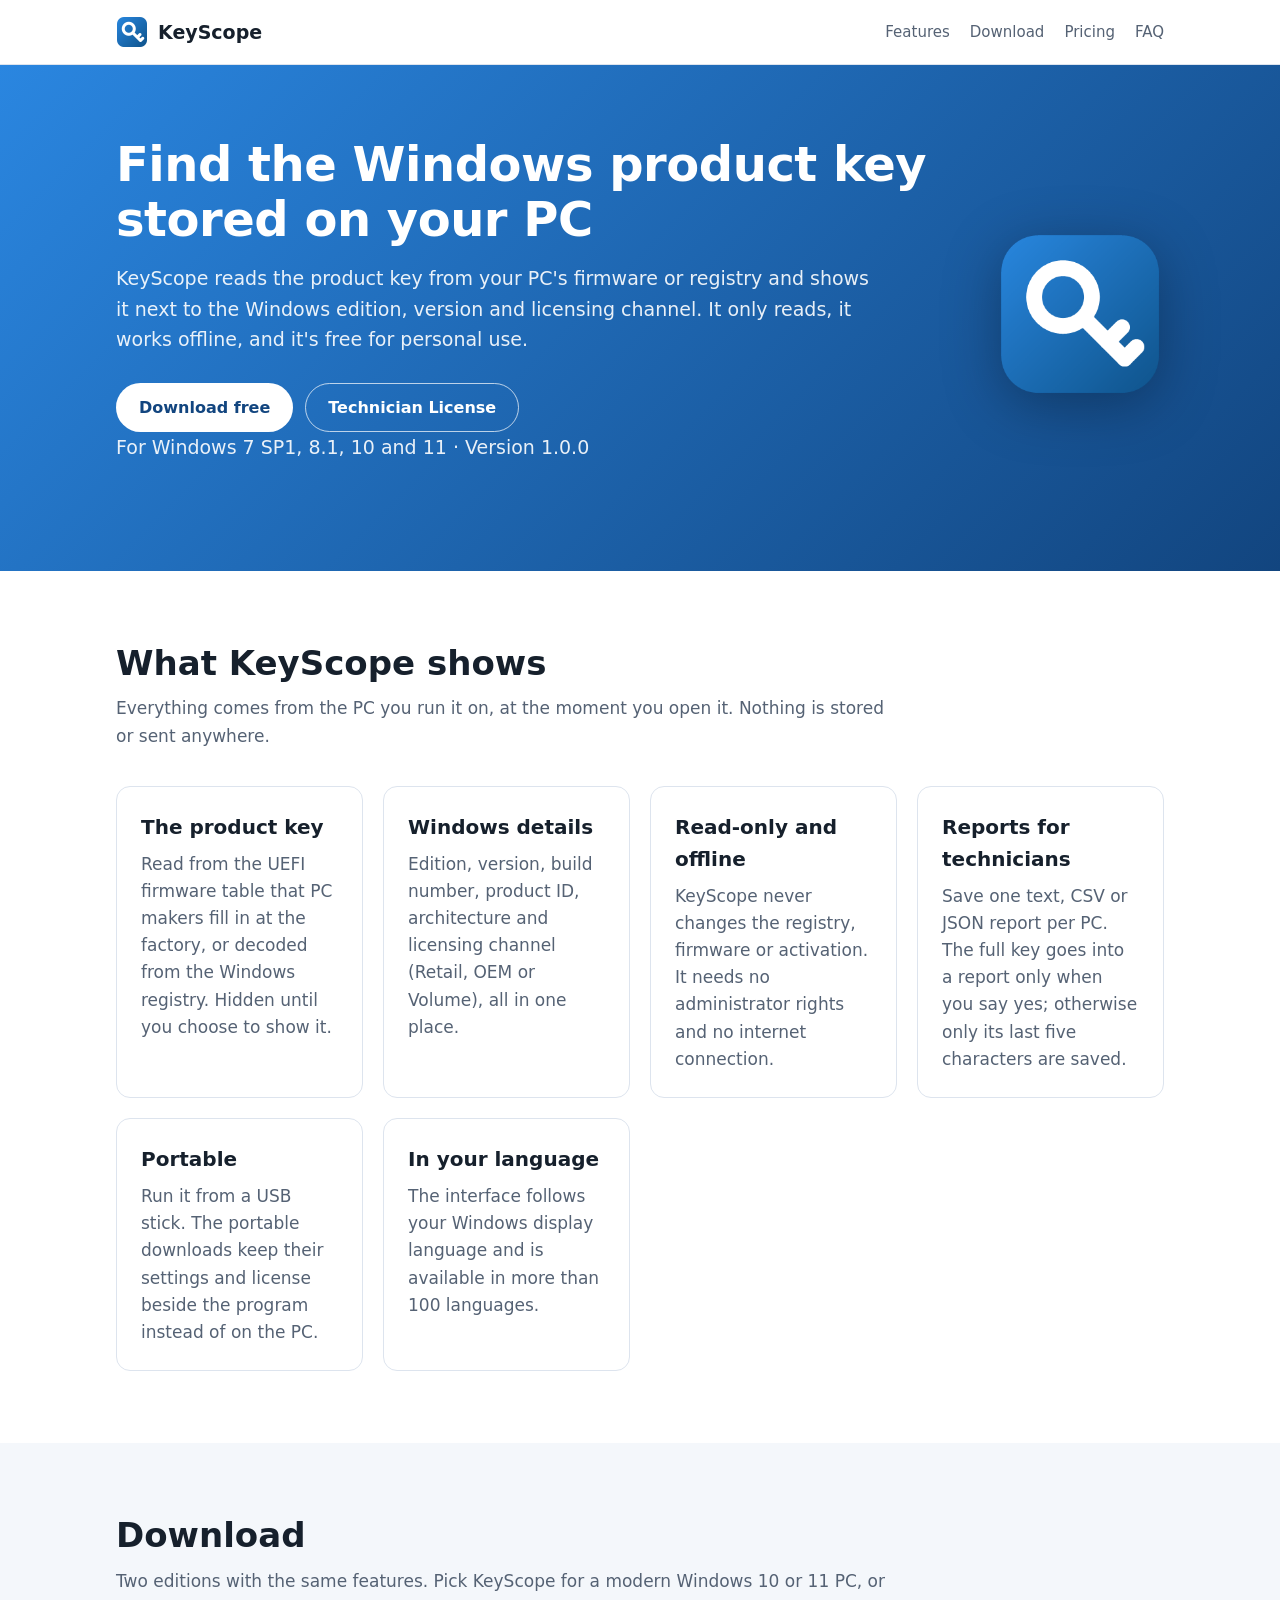
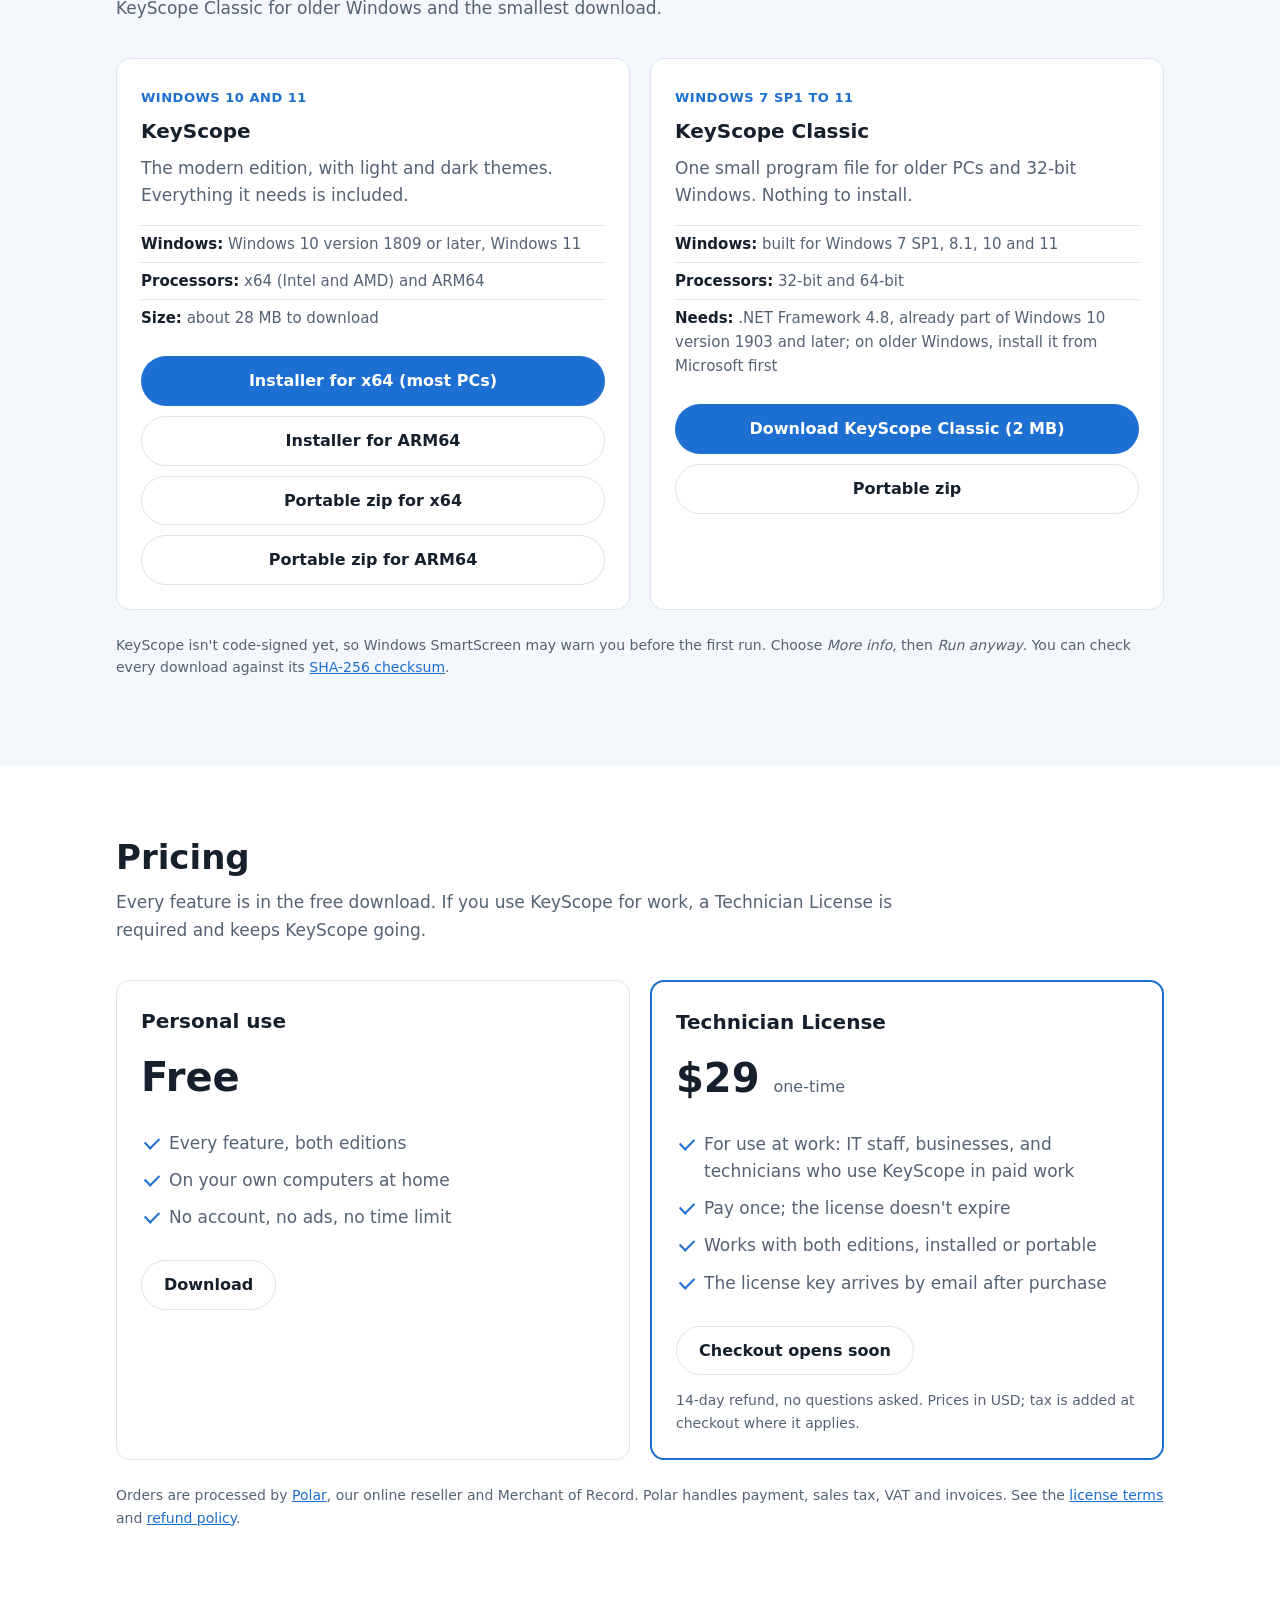
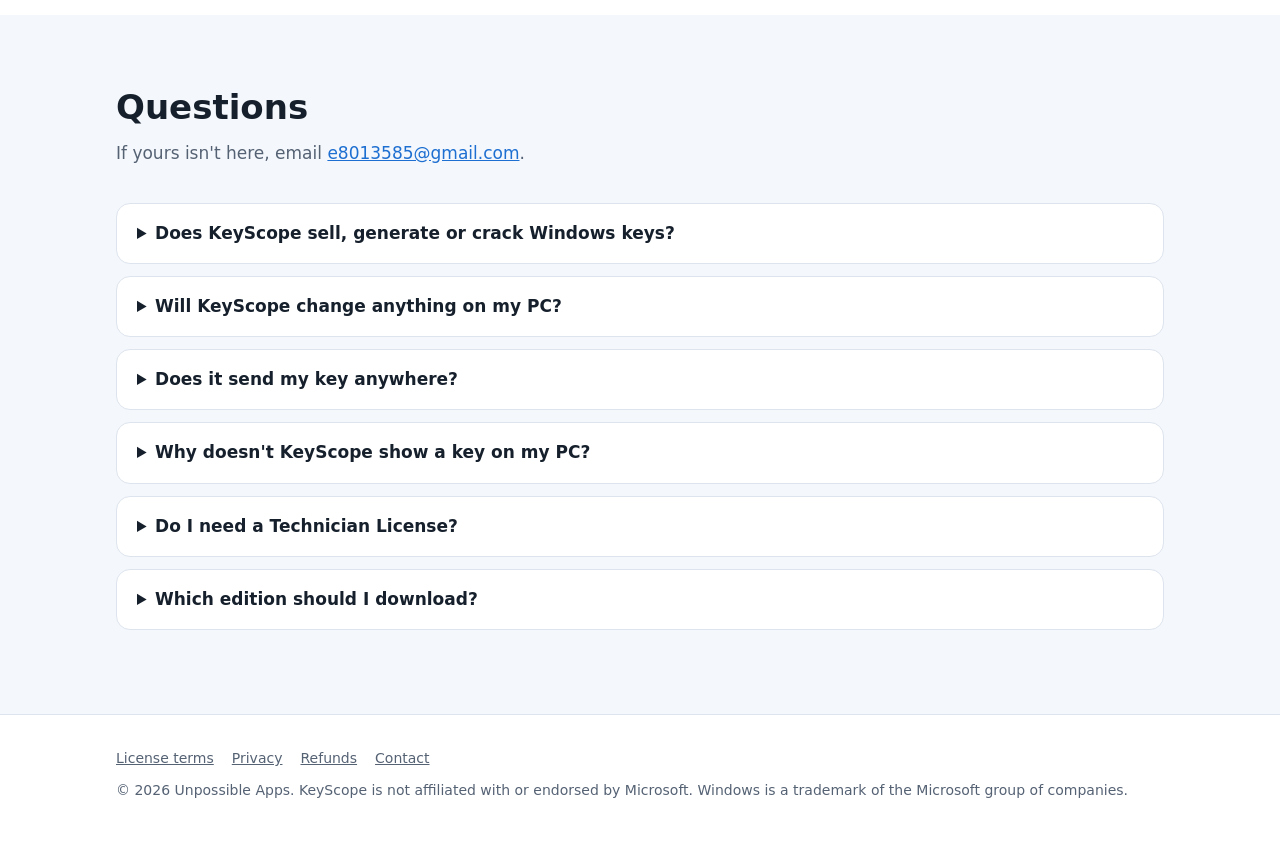
==== index.html @ e7e69b3b "Add the KeyScope website Home page with downloads and pricing, plus license terms, privacy and refun" ====
<!doctype html>
<html lang="en">
<head>
  <meta charset="utf-8">
  <meta name="viewport" content="width=device-width, initial-scale=1">
  <title>KeyScope – Windows License &amp; System Insights</title>
  <meta name="description" content="KeyScope shows the Windows product key stored on your PC, plus the Windows edition, version and licensing channel. Read-only, offline, and free for personal use.">
  <link rel="icon" href="favicon.ico">
  <link rel="stylesheet" href="assets/style.css">
</head>
<body>

<header class="site-header">
  <div class="wrap">
    <a class="brand" href="./"><img src="assets/logo.png" alt="" width="32" height="32">KeyScope</a>
    <nav class="site-nav" aria-label="Main">
      <a href="#features">Features</a>
      <a href="#download">Download</a>
      <a href="#pricing">Pricing</a>
      <a href="#faq">FAQ</a>
    </nav>
  </div>
</header>

<main>

<div class="hero">
  <div class="wrap">
    <div>
      <h1>Find the Windows product key stored on your PC</h1>
      <p>KeyScope reads the product key from your PC's firmware or registry and shows it next to the Windows edition, version and licensing channel. It only reads, it works offline, and it's free for personal use.</p>
      <div class="actions">
        <a class="btn btn-light" href="#download">Download free</a>
        <a class="btn btn-outline" href="#pricing">Technician License</a>
      </div>
      <p class="hero-note">For Windows 7 SP1, 8.1, 10 and 11 · Version 1.0.0</p>
    </div>
    <img class="hero-logo" src="assets/logo.png" alt="KeyScope logo" width="168" height="168">
  </div>
</div>

<section id="features">
  <div class="wrap">
    <h2>What KeyScope shows</h2>
    <p class="lead">Everything comes from the PC you run it on, at the moment you open it. Nothing is stored or sent anywhere.</p>
    <div class="grid">
      <div class="card">
        <h3>The product key</h3>
        <p>Read from the UEFI firmware table that PC makers fill in at the factory, or decoded from the Windows registry. Hidden until you choose to show it.</p>
      </div>
      <div class="card">
        <h3>Windows details</h3>
        <p>Edition, version, build number, product ID, architecture and licensing channel (Retail, OEM or Volume), all in one place.</p>
      </div>
      <div class="card">
        <h3>Read-only and offline</h3>
        <p>KeyScope never changes the registry, firmware or activation. It needs no administrator rights and no internet connection.</p>
      </div>
      <div class="card">
        <h3>Reports for technicians</h3>
        <p>Save one text, CSV or JSON report per PC. The full key goes into a report only when you say yes; otherwise only its last five characters are saved.</p>
      </div>
      <div class="card">
        <h3>Portable</h3>
        <p>Run it from a USB stick. The portable downloads keep their settings and license beside the program instead of on the PC.</p>
      </div>
      <div class="card">
        <h3>In your language</h3>
        <p>The interface follows your Windows display language and is available in more than 100 languages.</p>
      </div>
    </div>
  </div>
</section>

<section id="download" class="soft">
  <div class="wrap">
    <h2>Download</h2>
    <p class="lead">Two editions with the same features. Pick KeyScope for a modern Windows 10 or 11 PC, or KeyScope Classic for older Windows and the smallest download.</p>
    <div class="grid grid-2">
      <div class="card">
        <span class="tag">Windows 10 and 11</span>
        <h3>KeyScope</h3>
        <p>The modern edition, with light and dark themes. Everything it needs is included.</p>
        <ul class="specs">
          <li><strong>Windows:</strong> Windows 10 version 1809 or later, Windows 11</li>
          <li><strong>Processors:</strong> x64 (Intel and AMD) and ARM64</li>
          <li><strong>Size:</strong> about 28 MB to download</li>
        </ul>
        <div class="downloads">
          <a class="btn btn-accent" href="https://github.com/e8013585/keyscope/releases/download/v1.0.0/KeyScope-1.0.0-setup-x64.exe">Installer for x64 (most PCs)</a>
          <a class="btn btn-ghost" href="https://github.com/e8013585/keyscope/releases/download/v1.0.0/KeyScope-1.0.0-setup-arm64.exe">Installer for ARM64</a>
          <a class="btn btn-ghost" href="https://github.com/e8013585/keyscope/releases/download/v1.0.0/KeyScope-1.0.0-portable-x64.zip">Portable zip for x64</a>
          <a class="btn btn-ghost" href="https://github.com/e8013585/keyscope/releases/download/v1.0.0/KeyScope-1.0.0-portable-arm64.zip">Portable zip for ARM64</a>
        </div>
      </div>
      <div class="card">
        <span class="tag">Windows 7 SP1 to 11</span>
        <h3>KeyScope Classic</h3>
        <p>One small program file for older PCs and 32-bit Windows. Nothing to install.</p>
        <ul class="specs">
          <li><strong>Windows:</strong> built for Windows 7 SP1, 8.1, 10 and 11</li>
          <li><strong>Processors:</strong> 32-bit and 64-bit</li>
          <li><strong>Needs:</strong> .NET Framework 4.8, already part of Windows 10 version 1903 and later; on older Windows, install it from Microsoft first</li>
        </ul>
        <div class="downloads">
          <a class="btn btn-accent" href="https://github.com/e8013585/keyscope/releases/download/v1.0.0/KeyScopeClassic-1.0.0.exe">Download KeyScope Classic (2 MB)</a>
          <a class="btn btn-ghost" href="https://github.com/e8013585/keyscope/releases/download/v1.0.0/KeyScopeClassic-1.0.0-portable.zip">Portable zip</a>
        </div>
      </div>
    </div>
    <p class="fine" style="margin-top:24px">KeyScope isn't code-signed yet, so Windows SmartScreen may warn you before the first run. Choose <em>More info</em>, then <em>Run anyway</em>. You can check every download against its <a href="https://github.com/e8013585/keyscope/releases/download/v1.0.0/SHA256SUMS.txt">SHA-256 checksum</a>.</p>
  </div>
</section>

<section id="pricing">
  <div class="wrap">
    <h2>Pricing</h2>
    <p class="lead">Every feature is in the free download. If you use KeyScope for work, a Technician License is required and keeps KeyScope going.</p>
    <div class="grid grid-2">
      <div class="card">
        <h3>Personal use</h3>
        <div class="price">Free</div>
        <ul class="checklist">
          <li>Every feature, both editions</li>
          <li>On your own computers at home</li>
          <li>No account, no ads, no time limit</li>
        </ul>
        <a class="btn btn-ghost" href="#download">Download</a>
      </div>
      <div class="card featured">
        <h3>Technician License</h3>
        <div class="price">$29 <small>one-time</small></div>
        <ul class="checklist">
          <li>For use at work: IT staff, businesses, and technicians who use KeyScope in paid work</li>
          <li>Pay once; the license doesn't expire</li>
          <li>Works with both editions, installed or portable</li>
          <li>The license key arrives by email after purchase</li>
        </ul>
        <span class="btn btn-ghost" aria-disabled="true">Checkout opens soon</span>
        <p class="fine" style="margin-top:14px">14-day refund, no questions asked. Prices in USD; tax is added at checkout where it applies.</p>
      </div>
    </div>
    <p class="fine" style="margin-top:24px">Orders are processed by <a href="https://polar.sh">Polar</a>, our online reseller and Merchant of Record. Polar handles payment, sales tax, VAT and invoices. See the <a href="terms.html">license terms</a> and <a href="refunds.html">refund policy</a>.</p>
  </div>
</section>

<section id="faq" class="soft">
  <div class="wrap faq">
    <h2>Questions</h2>
    <p class="lead">If yours isn't here, email <a href="mailto:e8013585@gmail.com">e8013585@gmail.com</a>.</p>

    <details>
      <summary>Does KeyScope sell, generate or crack Windows keys?</summary>
      <p>No. KeyScope only shows a key that is already stored on the PC you run it on. It doesn't create keys, sell them, or bypass activation, and a Technician License doesn't include a Windows license.</p>
    </details>
    <details>
      <summary>Will KeyScope change anything on my PC?</summary>
      <p>No. It only reads. It never writes to the registry or firmware and never touches Windows activation. It doesn't need administrator rights.</p>
    </details>
    <details>
      <summary>Does it send my key anywhere?</summary>
      <p>No. Reading your PC's information happens entirely offline. The only time KeyScope goes online is when you activate, check or deactivate a Technician License, and then it sends only that license key and a random label for the installation. See the <a href="privacy.html">privacy policy</a>.</p>
    </details>
    <details>
      <summary>Why doesn't KeyScope show a key on my PC?</summary>
      <p>Many PCs don't store a personal key. Windows that was upgraded or activated with a digital license often holds only a generic key, which is the same for everyone and identifies no purchase. KeyScope tells you when that's the case instead of guessing.</p>
    </details>
    <details>
      <summary>Do I need a Technician License?</summary>
      <p>Only if you use KeyScope for work: for an employer, in a business, or as part of paid services such as setting up or repairing other people's computers. Personal use at home is free.</p>
    </details>
    <details>
      <summary>Which edition should I download?</summary>
      <p>On Windows 10 version 1809 or later and Windows 11, use KeyScope. On Windows 7 SP1 or 8.1, on 32-bit Windows, or if you want a single 2 MB file, use KeyScope Classic.</p>
    </details>
  </div>
</section>

</main>

<footer class="site-footer">
  <div class="wrap">
    <nav aria-label="Legal">
      <a href="terms.html">License terms</a>
      <a href="privacy.html">Privacy</a>
      <a href="refunds.html">Refunds</a>
      <a href="mailto:e8013585@gmail.com">Contact</a>
    </nav>
    <p>© 2026 Unpossible Apps. KeyScope is not affiliated with or endorsed by Microsoft. Windows is a trademark of the Microsoft group of companies.</p>
  </div>
</footer>

</body>
</html>
---- assets/style.css ----
/* KeyScope website. Plain CSS, no external resources. */

:root {
  --bg: #ffffff;
  --bg-soft: #f4f7fb;
  --surface: #ffffff;
  --text: #16202c;
  --text-muted: #556274;
  --border: #dde4ee;
  --accent: #1d6fd1;
  --accent-strong: #1559ad;
  --accent-text: #ffffff;
  --hero-from: #2a86e0;
  --hero-to: #12457f;
  --code-bg: #eef2f7;
  --radius: 14px;
  --max: 1080px;
  color-scheme: light;
}

@media (prefers-color-scheme: dark) {
  :root {
    --bg: #0f1621;
    --bg-soft: #141d2a;
    --surface: #182233;
    --text: #e8eef6;
    --text-muted: #a3b0c2;
    --border: #2a374b;
    --accent: #4a9af0;
    --accent-strong: #6dafff;
    --accent-text: #08121f;
    --hero-from: #1d5fa6;
    --hero-to: #0b2a4f;
    --code-bg: #1f2b3e;
    color-scheme: dark;
  }
}

* { box-sizing: border-box; }

html { scroll-behavior: smooth; }

body {
  margin: 0;
  background: var(--bg);
  color: var(--text);
  font-family: "Segoe UI Variable Text", "Segoe UI", system-ui, -apple-system, Roboto, "Helvetica Neue", Arial, sans-serif;
  font-size: 17px;
  line-height: 1.6;
  -webkit-font-smoothing: antialiased;
}

a { color: var(--accent); }
a:hover { color: var(--accent-strong); }

.wrap {
  width: 100%;
  max-width: var(--max);
  margin: 0 auto;
  padding: 0 16px;
}

/* ---- Header ---------------------------------------------------------------- */

.site-header {
  border-bottom: 1px solid var(--border);
  background: var(--bg);
}

.site-header .wrap {
  display: flex;
  align-items: center;
  justify-content: space-between;
  gap: 16px;
  min-height: 64px;
  flex-wrap: wrap;
}

.brand {
  display: inline-flex;
  align-items: center;
  gap: 10px;
  color: var(--text);
  text-decoration: none;
  font-weight: 600;
  font-size: 19px;
}

.brand img { width: 32px; height: 32px; }

.site-nav { display: flex; gap: 20px; flex-wrap: wrap; }
.site-nav a { color: var(--text-muted); text-decoration: none; font-size: 15px; }
.site-nav a:hover { color: var(--text); }

/* ---- Hero ------------------------------------------------------------------ */

.hero {
  background: linear-gradient(135deg, var(--hero-from), var(--hero-to));
  color: #ffffff;
  padding: 72px 0 80px;
}

.hero .wrap {
  display: grid;
  grid-template-columns: 1fr auto;
  gap: 40px;
  align-items: center;
}

.hero h1 {
  font-size: clamp(32px, 5vw, 48px);
  line-height: 1.15;
  margin: 0 0 16px;
  font-weight: 650;
  letter-spacing: -0.01em;
}

.hero p { font-size: 19px; margin: 0 0 28px; max-width: 40em; color: rgba(255, 255, 255, 0.9); }

.hero-logo { width: 168px; height: 168px; filter: drop-shadow(0 12px 28px rgba(0, 0, 0, 0.3)); }

.actions { display: flex; gap: 12px; flex-wrap: wrap; }

.btn {
  display: inline-block;
  padding: 11px 22px;
  border-radius: 999px;
  font-weight: 600;
  font-size: 16px;
  text-decoration: none;
  border: 1px solid transparent;
}

.btn-light { background: #ffffff; color: #12457f; }
.btn-light:hover { background: #e8f1fc; color: #12457f; }
.btn-outline { border-color: rgba(255, 255, 255, 0.7); color: #ffffff; }
.btn-outline:hover { background: rgba(255, 255, 255, 0.12); color: #ffffff; }
.btn-accent { background: var(--accent); color: var(--accent-text); }
.btn-accent:hover { background: var(--accent-strong); color: var(--accent-text); }
.btn-ghost { border-color: var(--border); color: var(--text); background: var(--surface); }
.btn-ghost:hover { border-color: var(--accent); color: var(--text); }

.hero-note { margin-top: 18px; font-size: 14px; color: rgba(255, 255, 255, 0.8); }

/* ---- Sections -------------------------------------------------------------- */

section { padding: 72px 0; }
section.soft { background: var(--bg-soft); }

h2 { font-size: clamp(26px, 3.4vw, 34px); line-height: 1.2; margin: 0 0 12px; font-weight: 650; }
h3 { font-size: 20px; margin: 0 0 8px; font-weight: 600; }

.lead { color: var(--text-muted); max-width: 46em; margin: 0 0 36px; }

.grid {
  display: grid;
  gap: 20px;
  grid-template-columns: repeat(auto-fit, minmax(240px, 1fr));
}

.grid-2 { grid-template-columns: repeat(auto-fit, minmax(320px, 1fr)); }

.card {
  background: var(--surface);
  border: 1px solid var(--border);
  border-radius: var(--radius);
  padding: 24px;
}

.card p { margin: 0; color: var(--text-muted); }

.card .tag {
  display: inline-block;
  font-size: 13px;
  font-weight: 600;
  color: var(--accent);
  margin-bottom: 6px;
  text-transform: uppercase;
  letter-spacing: 0.04em;
}

.specs { margin: 16px 0 20px; padding: 0; list-style: none; }
.specs li { padding: 6px 0; border-top: 1px solid var(--border); color: var(--text-muted); font-size: 15px; }
.specs li strong { color: var(--text); font-weight: 600; }

.downloads { display: flex; flex-direction: column; gap: 10px; }
.downloads a { text-align: center; }

.fine { font-size: 14px; color: var(--text-muted); }

/* ---- Pricing --------------------------------------------------------------- */

.price { font-size: 40px; font-weight: 700; margin: 4px 0 2px; }
.price small { font-size: 16px; font-weight: 500; color: var(--text-muted); }

.checklist { list-style: none; padding: 0; margin: 16px 0 24px; }
.checklist li { padding: 5px 0 5px 28px; position: relative; color: var(--text-muted); }
.checklist li::before {
  content: "";
  position: absolute;
  left: 4px;
  top: 12px;
  width: 12px;
  height: 7px;
  border-left: 2px solid var(--accent);
  border-bottom: 2px solid var(--accent);
  transform: rotate(-45deg);
}

.card.featured { border: 2px solid var(--accent); }

/* ---- FAQ ------------------------------------------------------------------- */

.faq details {
  border: 1px solid var(--border);
  border-radius: var(--radius);
  background: var(--surface);
  padding: 16px 20px;
  margin-bottom: 12px;
}

.faq summary { cursor: pointer; font-weight: 600; }
.faq details p { margin: 12px 0 0; color: var(--text-muted); }

/* ---- Legal pages ----------------------------------------------------------- */

.doc { padding: 56px 0 72px; }
.doc .wrap { max-width: 760px; }
.doc h1 { font-size: clamp(30px, 4vw, 40px); margin: 0 0 6px; line-height: 1.2; }
.doc h2 { font-size: 22px; margin: 36px 0 8px; }
.doc .updated { color: var(--text-muted); margin: 0 0 28px; }
.doc li { margin-bottom: 6px; }

code { background: var(--code-bg); padding: 1px 6px; border-radius: 6px; font-size: 0.92em; }

/* ---- Footer ---------------------------------------------------------------- */

.site-footer {
  border-top: 1px solid var(--border);
  padding: 32px 0 40px;
  font-size: 14px;
  color: var(--text-muted);
}

.site-footer .wrap { display: flex; flex-direction: column; gap: 10px; }
.site-footer nav { display: flex; gap: 18px; flex-wrap: wrap; }
.site-footer nav a { color: var(--text-muted); }
.site-footer p { margin: 0; }

/* ---- Small screens --------------------------------------------------------- */

@media (max-width: 720px) {
  body { font-size: 16px; }
  .hero { padding: 48px 0 56px; }
  .hero .wrap { grid-template-columns: 1fr; }
  .hero-logo { width: 96px; height: 96px; order: -1; }
  section { padding: 52px 0; }
  .grid-2 { grid-template-columns: 1fr; }
}
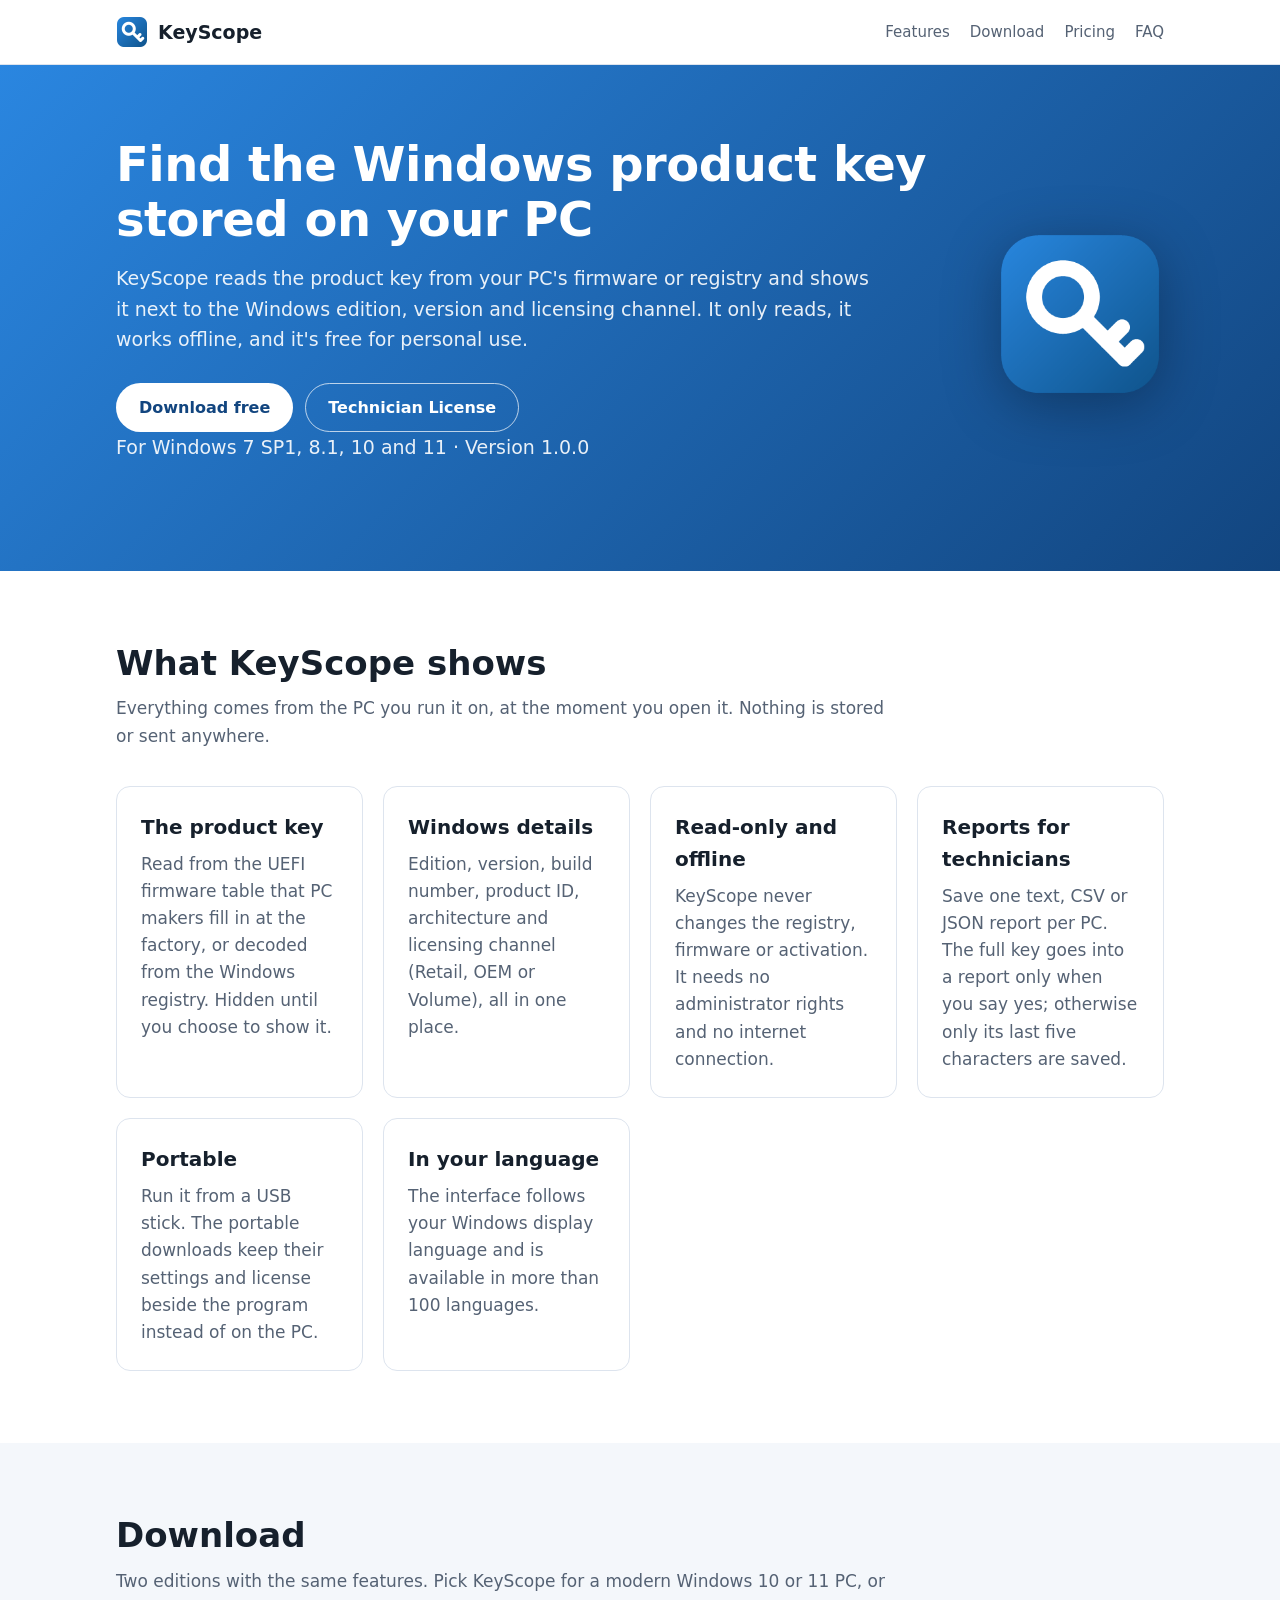
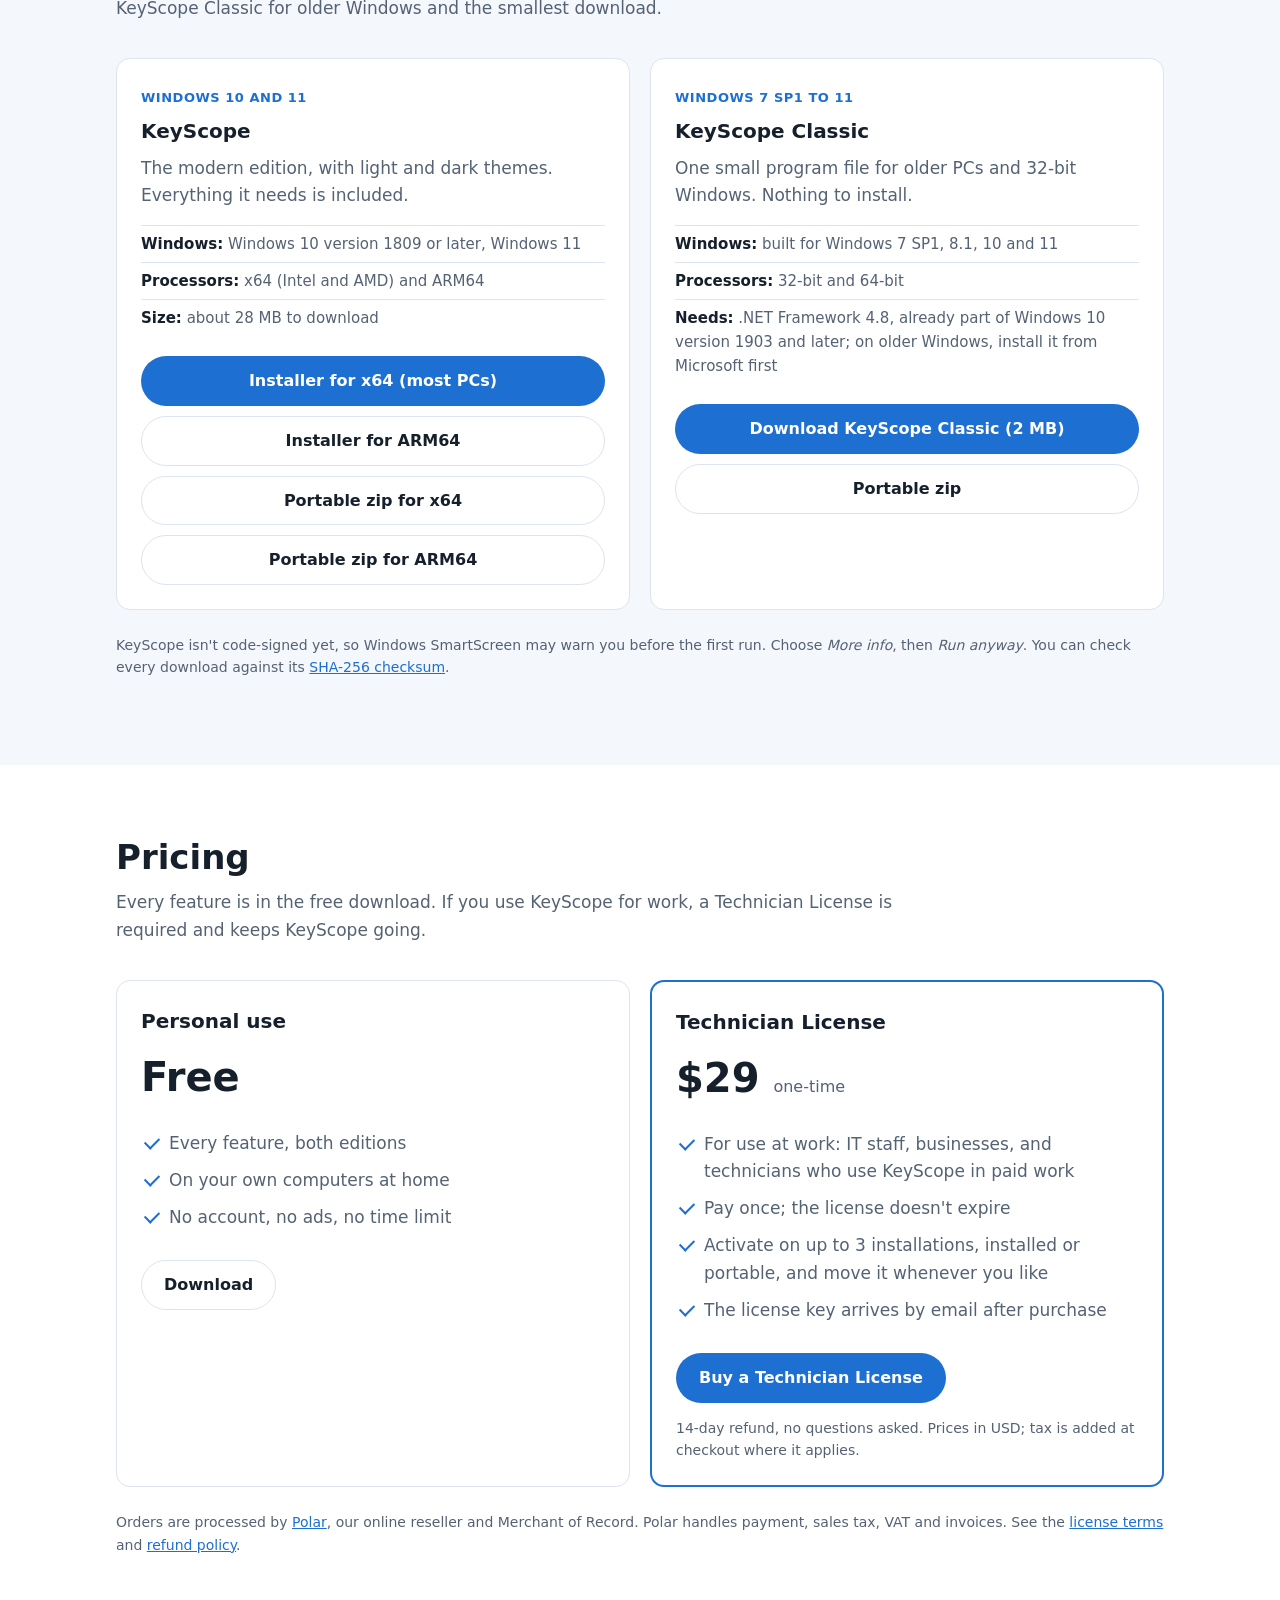
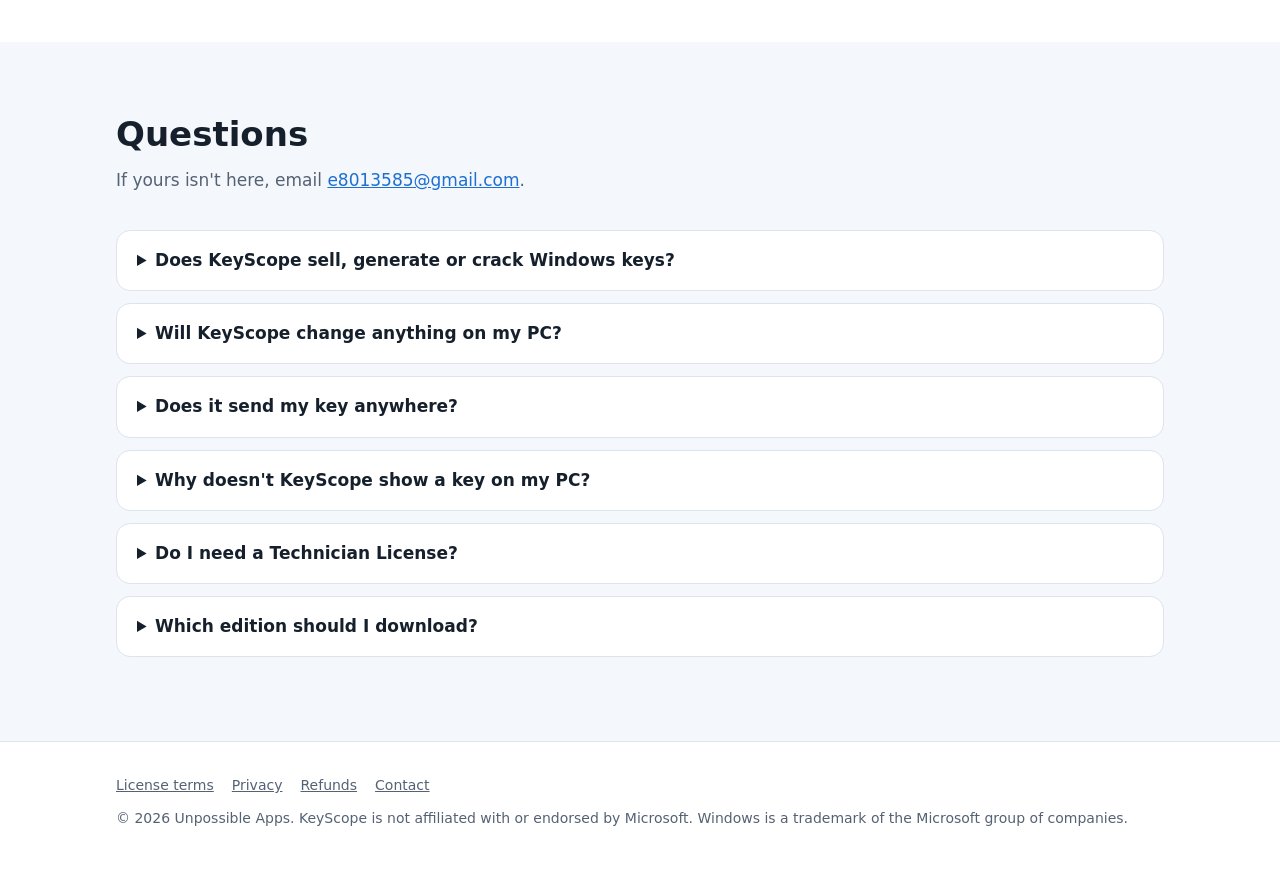
==== commit 782d4432: "Open the Technician License checkout and state the 3-installation limit Co-Authored-By: Claude Opus " ====
--- a/index.html
+++ b/index.html
@@ -133,10 +133,10 @@
         <ul class="checklist">
           <li>For use at work: IT staff, businesses, and technicians who use KeyScope in paid work</li>
           <li>Pay once; the license doesn't expire</li>
-          <li>Works with both editions, installed or portable</li>
+          <li>Activate on up to 3 installations, installed or portable, and move it whenever you like</li>
           <li>The license key arrives by email after purchase</li>
         </ul>
-        <span class="btn btn-ghost" aria-disabled="true">Checkout opens soon</span>
+        <a class="btn btn-accent" href="https://buy.polar.sh/polar_cl_J5zj0IcIkBdpN3H8Kp7cZXU26mGMN1ogXb2VG4Kj7WB">Buy a Technician License</a>
         <p class="fine" style="margin-top:14px">14-day refund, no questions asked. Prices in USD; tax is added at checkout where it applies.</p>
       </div>
     </div>
